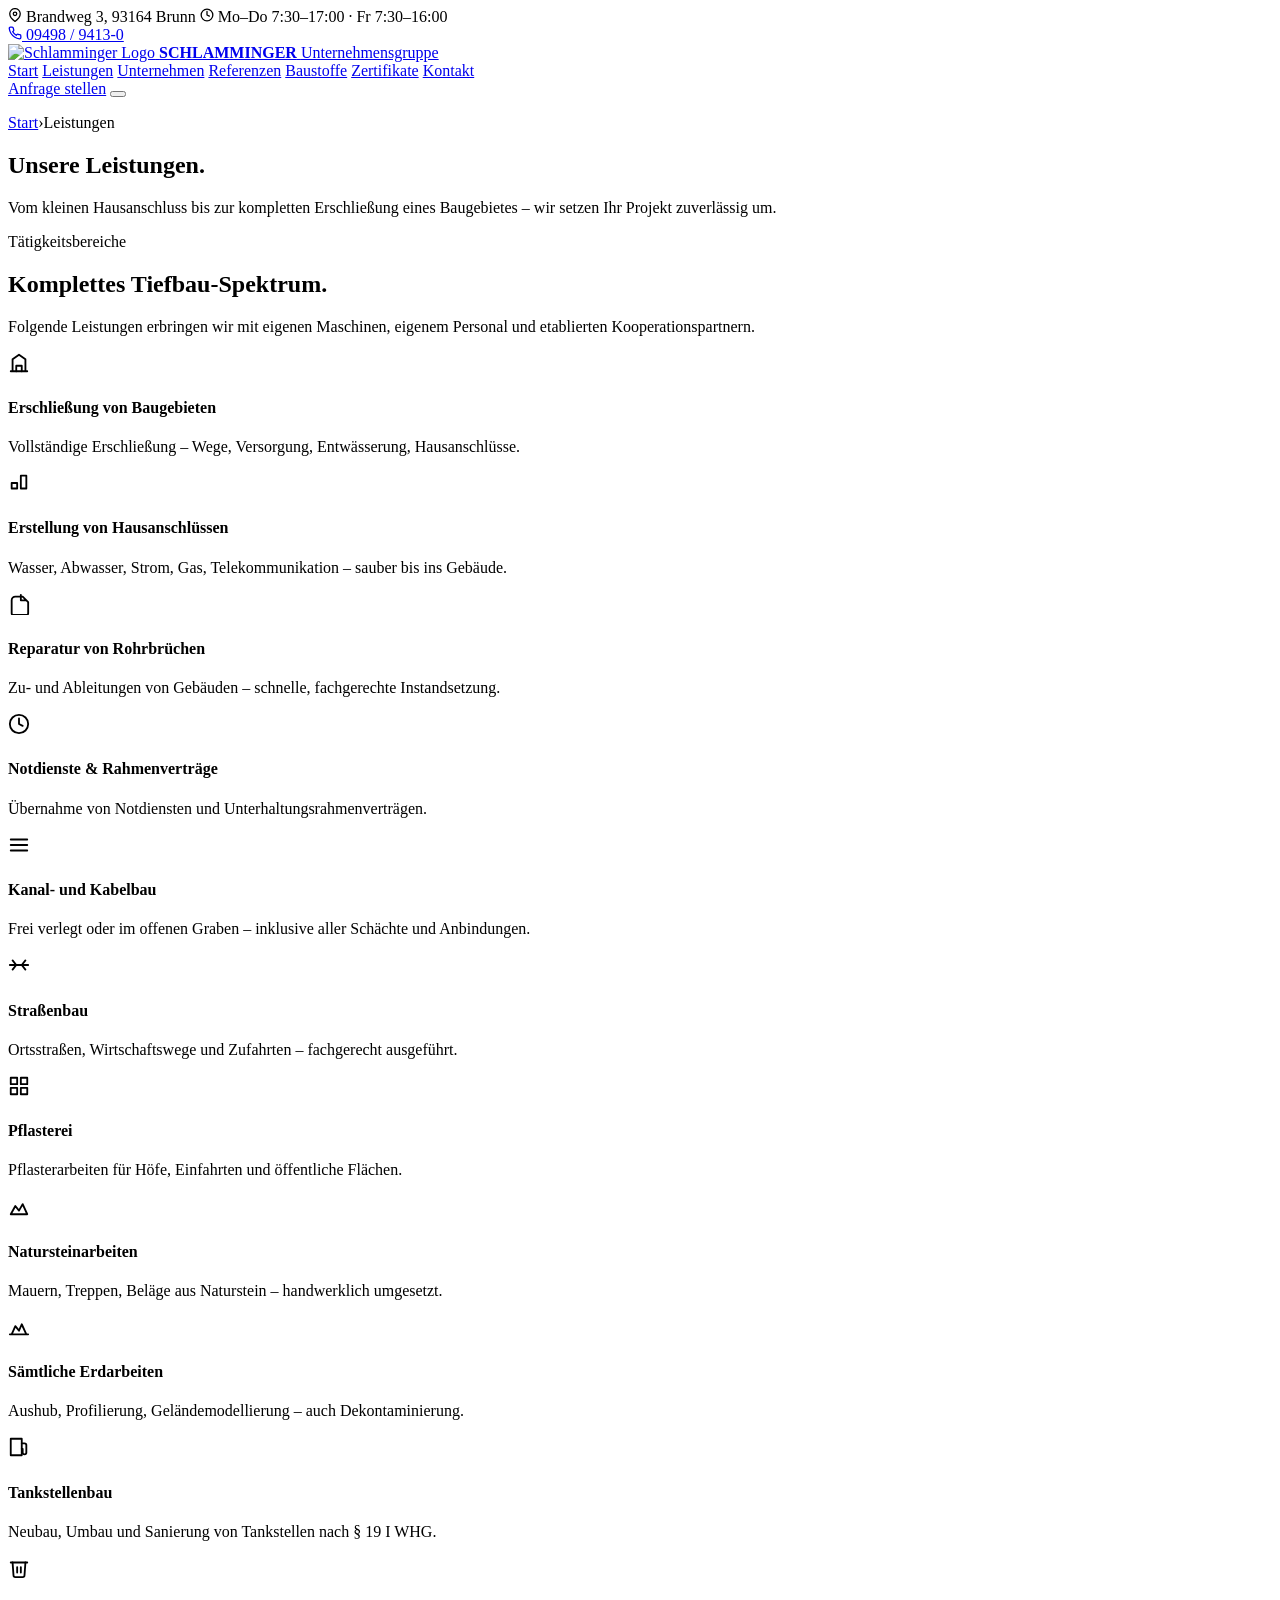
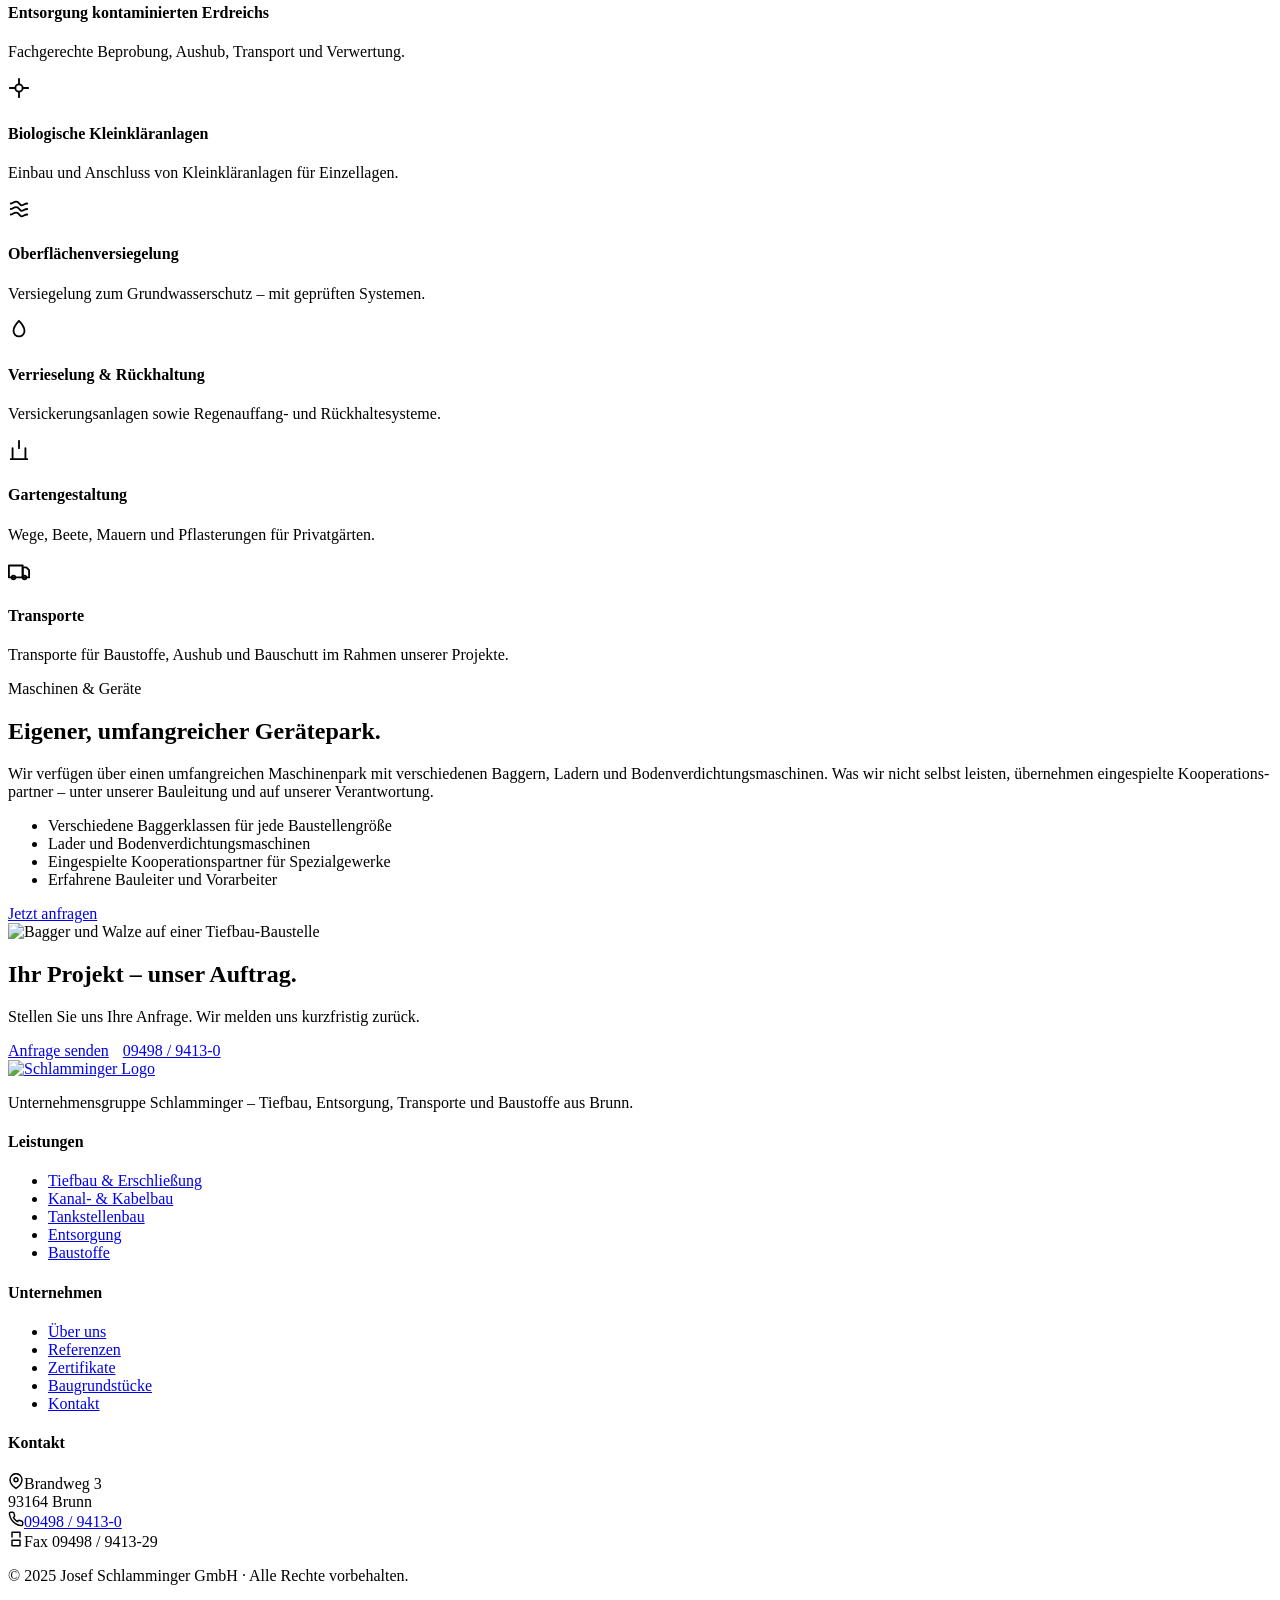
==== leistungen.html @ ba679d3d "Add files via upload" ====
<!DOCTYPE html>
<html lang="de">
<head>
  <meta charset="UTF-8" />
  <meta name="viewport" content="width=device-width, initial-scale=1.0" />
  <title>Leistungen – Schlamminger Tiefbau GmbH</title>
  <meta name="description" content="Unsere Leistungen: Tiefbau, Erschließung, Kanal- und Kabelbau, Hausanschlüsse, Tankstellenbau, Entsorgung, Pflasterei und Erdarbeiten." />
  <link rel="preconnect" href="https://fonts.googleapis.com" />
  <link rel="preconnect" href="https://fonts.gstatic.com" crossorigin />
  <link rel="stylesheet" href="https://fonts.googleapis.com/css2?family=Inter:wght@400;500;600;700;800&display=swap" />
  <link rel="stylesheet" href="assets/css/style.css" />
</head>
<body>
  <!-- Top utility bar -->
  <div class="topbar">
    <div class="container topbar-inner">
      <div class="topbar-group">
        <span class="topbar-item topbar-address">
          <svg width="14" height="14" viewBox="0 0 24 24" fill="none" stroke="currentColor" stroke-width="2.2" stroke-linecap="round" stroke-linejoin="round"><path d="M21 10c0 7-9 13-9 13s-9-6-9-13a9 9 0 0 1 18 0z"/><circle cx="12" cy="10" r="3"/></svg>
          Brandweg 3, 93164 Brunn
        </span>
        <span class="topbar-item topbar-hours">
          <svg width="14" height="14" viewBox="0 0 24 24" fill="none" stroke="currentColor" stroke-width="2.2" stroke-linecap="round" stroke-linejoin="round"><circle cx="12" cy="12" r="10"/><polyline points="12 6 12 12 16 14"/></svg>
          Mo–Do 7:30–17:00 · Fr 7:30–16:00
        </span>
      </div>
      <div class="topbar-group">
        <a class="topbar-item topbar-phone" href="tel:+49949894130">
          <svg width="14" height="14" viewBox="0 0 24 24" fill="none" stroke="currentColor" stroke-width="2.2" stroke-linecap="round" stroke-linejoin="round"><path d="M22 16.92v3a2 2 0 0 1-2.18 2 19.86 19.86 0 0 1-8.63-3.07 19.5 19.5 0 0 1-6-6 19.86 19.86 0 0 1-3.07-8.67A2 2 0 0 1 4.11 2h3a2 2 0 0 1 2 1.72 12.84 12.84 0 0 0 .7 2.81 2 2 0 0 1-.45 2.11L8.09 9.91a16 16 0 0 0 6 6l1.27-1.27a2 2 0 0 1 2.11-.45 12.84 12.84 0 0 0 2.81.7A2 2 0 0 1 22 16.92z"/></svg>
          09498 / 9413-0
        </a>
      </div>
    </div>
  </div>


  <header class="site-header">
    <div class="container header-inner">
      <a href="index.html" class="brand">
        <img src="assets/images/logo.jpeg" alt="Schlamminger Logo" />
        <span class="brand-text">
          <strong>SCHLAMMINGER</strong>
          <span>Unternehmensgruppe</span>
        </span>
      </a>
      <nav class="nav-main" aria-label="Hauptnavigation">
        <a href="index.html">Start</a>
        <a href="leistungen.html" class="is-active">Leistungen</a>
        <a href="unternehmen.html">Unternehmen</a>
        <a href="referenzen.html">Referenzen</a>
        <a href="baustoffe.html">Baustoffe</a>
        <a href="zertifikate.html">Zertifikate</a>
        <a href="kontakt.html">Kontakt</a>
      </nav>
      <div class="header-actions">
        <a class="btn btn-primary" href="kontakt.html">Anfrage stellen</a>
        <button class="nav-toggle" aria-label="Menü"><span></span><span></span><span></span></button>
      </div>
    </div>
  </header>

  <section class="page-hero">
    <div class="container">
      <p class="breadcrumb"><a href="index.html">Start</a><span>›</span>Leistungen</p>
      <h1>Unsere Leistungen.</h1>
      <p>Vom kleinen Hausanschluss bis zur kompletten Erschließung eines Baugebietes – wir setzen Ihr Projekt zuverlässig um.</p>
    </div>
  </section>

  <section>
    <div class="container">
      <div class="reveal">
        <span class="eyebrow">Tätigkeitsbereiche</span>
        <h2 class="section-title">Komplettes Tiefbau-Spektrum.</h2>
        <p class="section-lead">Folgende Leistungen erbringen wir mit eigenen Maschinen, eigenem Personal und etablierten Kooperations­partnern.</p>
      </div>

      <div class="service-tile-grid">
        <div class="service-tile reveal" id="tiefbau">
          <div class="service-tile-icon">
            <svg width="22" height="22" viewBox="0 0 24 24" fill="none" stroke="currentColor" stroke-width="2" stroke-linecap="round" stroke-linejoin="round"><path d="M3 21h18M5 21V8l7-5 7 5v13"/><path d="M9 21v-6h6v6"/></svg>
          </div>
          <div>
            <h4>Erschließung von Baugebieten</h4>
            <p>Vollständige Erschließung – Wege, Versorgung, Entwässerung, Hausanschlüsse.</p>
          </div>
        </div>

        <div class="service-tile reveal">
          <div class="service-tile-icon">
            <svg width="22" height="22" viewBox="0 0 24 24" fill="none" stroke="currentColor" stroke-width="2" stroke-linecap="round" stroke-linejoin="round"><path d="M4 12h6v6H4zM14 4h6v14h-6z"/></svg>
          </div>
          <div>
            <h4>Erstellung von Hausanschlüssen</h4>
            <p>Wasser, Abwasser, Strom, Gas, Telekommunikation – sauber bis ins Gebäude.</p>
          </div>
        </div>

        <div class="service-tile reveal">
          <div class="service-tile-icon">
            <svg width="22" height="22" viewBox="0 0 24 24" fill="none" stroke="currentColor" stroke-width="2" stroke-linecap="round" stroke-linejoin="round"><path d="M14 2v6h6M4 22V8a4 4 0 0 1 4-4h8l6 6v12a2 2 0 0 1-2 2H6a2 2 0 0 1-2-2z"/></svg>
          </div>
          <div>
            <h4>Reparatur von Rohrbrüchen</h4>
            <p>Zu- und Ableitungen von Gebäuden – schnelle, fachgerechte Instandsetzung.</p>
          </div>
        </div>

        <div class="service-tile reveal">
          <div class="service-tile-icon">
            <svg width="22" height="22" viewBox="0 0 24 24" fill="none" stroke="currentColor" stroke-width="2" stroke-linecap="round" stroke-linejoin="round"><circle cx="12" cy="12" r="10"/><path d="M12 6v6l4 2"/></svg>
          </div>
          <div>
            <h4>Notdienste &amp; Rahmenverträge</h4>
            <p>Übernahme von Notdiensten und Unterhaltungs­rahmenverträgen.</p>
          </div>
        </div>

        <div class="service-tile reveal" id="kanalbau">
          <div class="service-tile-icon">
            <svg width="22" height="22" viewBox="0 0 24 24" fill="none" stroke="currentColor" stroke-width="2" stroke-linecap="round" stroke-linejoin="round"><path d="M3 12h18M3 6h18M3 18h18"/></svg>
          </div>
          <div>
            <h4>Kanal- und Kabelbau</h4>
            <p>Frei verlegt oder im offenen Graben – inklusive aller Schächte und Anbindungen.</p>
          </div>
        </div>

        <div class="service-tile reveal">
          <div class="service-tile-icon">
            <svg width="22" height="22" viewBox="0 0 24 24" fill="none" stroke="currentColor" stroke-width="2" stroke-linecap="round" stroke-linejoin="round"><path d="M2 12h20M5 7l4 5-4 5M19 7l-4 5 4 5"/></svg>
          </div>
          <div>
            <h4>Straßenbau</h4>
            <p>Ortsstraßen, Wirtschafts­wege und Zufahrten – fachgerecht ausgeführt.</p>
          </div>
        </div>

        <div class="service-tile reveal">
          <div class="service-tile-icon">
            <svg width="22" height="22" viewBox="0 0 24 24" fill="none" stroke="currentColor" stroke-width="2" stroke-linecap="round" stroke-linejoin="round"><rect x="3" y="3" width="7" height="7"/><rect x="14" y="3" width="7" height="7"/><rect x="3" y="14" width="7" height="7"/><rect x="14" y="14" width="7" height="7"/></svg>
          </div>
          <div>
            <h4>Pflasterei</h4>
            <p>Pflasterarbeiten für Höfe, Einfahrten und öffentliche Flächen.</p>
          </div>
        </div>

        <div class="service-tile reveal">
          <div class="service-tile-icon">
            <svg width="22" height="22" viewBox="0 0 24 24" fill="none" stroke="currentColor" stroke-width="2" stroke-linecap="round" stroke-linejoin="round"><path d="M3 21l5-9 4 5 4-7 5 11z"/></svg>
          </div>
          <div>
            <h4>Natursteinarbeiten</h4>
            <p>Mauern, Treppen, Beläge aus Naturstein – handwerklich umgesetzt.</p>
          </div>
        </div>

        <div class="service-tile reveal" id="erdarbeiten">
          <div class="service-tile-icon">
            <svg width="22" height="22" viewBox="0 0 24 24" fill="none" stroke="currentColor" stroke-width="2" stroke-linecap="round" stroke-linejoin="round"><path d="M2 20h20M4 20l4-9 4 5 3-7 5 11"/></svg>
          </div>
          <div>
            <h4>Sämtliche Erdarbeiten</h4>
            <p>Aushub, Profilierung, Geländemodellierung – auch Dekontaminierung.</p>
          </div>
        </div>

        <div class="service-tile reveal" id="tankstellenbau">
          <div class="service-tile-icon">
            <svg width="22" height="22" viewBox="0 0 24 24" fill="none" stroke="currentColor" stroke-width="2" stroke-linecap="round" stroke-linejoin="round"><rect x="3" y="3" width="12" height="18"/><path d="M15 8h3a2 2 0 0 1 2 2v8a2 2 0 0 1-4 0v-4h-1"/></svg>
          </div>
          <div>
            <h4>Tankstellenbau</h4>
            <p>Neubau, Umbau und Sanierung von Tankstellen nach § 19 I WHG.</p>
          </div>
        </div>

        <div class="service-tile reveal" id="entsorgung">
          <div class="service-tile-icon">
            <svg width="22" height="22" viewBox="0 0 24 24" fill="none" stroke="currentColor" stroke-width="2" stroke-linecap="round" stroke-linejoin="round"><polyline points="3 6 5 6 21 6"/><path d="M19 6l-1 14a2 2 0 0 1-2 2H8a2 2 0 0 1-2-2L5 6"/><path d="M10 11v6M14 11v6"/></svg>
          </div>
          <div>
            <h4>Entsorgung kontaminierten Erdreichs</h4>
            <p>Fachgerechte Beprobung, Aushub, Transport und Verwertung.</p>
          </div>
        </div>

        <div class="service-tile reveal">
          <div class="service-tile-icon">
            <svg width="22" height="22" viewBox="0 0 24 24" fill="none" stroke="currentColor" stroke-width="2" stroke-linecap="round" stroke-linejoin="round"><path d="M12 2v6M12 22v-6M2 12h6M22 12h-6"/><circle cx="12" cy="12" r="4"/></svg>
          </div>
          <div>
            <h4>Biologische Kleinkläranlagen</h4>
            <p>Einbau und Anschluss von Kleinkläranlagen für Einzellagen.</p>
          </div>
        </div>

        <div class="service-tile reveal">
          <div class="service-tile-icon">
            <svg width="22" height="22" viewBox="0 0 24 24" fill="none" stroke="currentColor" stroke-width="2" stroke-linecap="round" stroke-linejoin="round"><path d="M3 12c2 0 3-2 6-2s4 4 6 4 3-2 6-2"/><path d="M3 18c2 0 3-2 6-2s4 4 6 4 3-2 6-2"/><path d="M3 6c2 0 3-2 6-2s4 4 6 4 3-2 6-2"/></svg>
          </div>
          <div>
            <h4>Oberflächen­versiegelung</h4>
            <p>Versiegelung zum Grundwasserschutz – mit geprüften Systemen.</p>
          </div>
        </div>

        <div class="service-tile reveal">
          <div class="service-tile-icon">
            <svg width="22" height="22" viewBox="0 0 24 24" fill="none" stroke="currentColor" stroke-width="2" stroke-linecap="round" stroke-linejoin="round"><path d="M12 2C8 6 6 9 6 13a6 6 0 0 0 12 0c0-4-2-7-6-11z"/></svg>
          </div>
          <div>
            <h4>Verrieselung &amp; Rückhaltung</h4>
            <p>Versickerungs­anlagen sowie Regenauffang- und Rückhaltesysteme.</p>
          </div>
        </div>

        <div class="service-tile reveal">
          <div class="service-tile-icon">
            <svg width="22" height="22" viewBox="0 0 24 24" fill="none" stroke="currentColor" stroke-width="2" stroke-linecap="round" stroke-linejoin="round"><path d="M12 2v8M5 22V10M19 22V10M3 22h18"/></svg>
          </div>
          <div>
            <h4>Gartengestaltung</h4>
            <p>Wege, Beete, Mauern und Pflasterungen für Privatgärten.</p>
          </div>
        </div>

        <div class="service-tile reveal">
          <div class="service-tile-icon">
            <svg width="22" height="22" viewBox="0 0 24 24" fill="none" stroke="currentColor" stroke-width="2" stroke-linecap="round" stroke-linejoin="round"><rect x="1" y="6" width="15" height="13"/><polygon points="16 8 20 8 23 11 23 19 16 19"/><circle cx="6" cy="19" r="2"/><circle cx="18" cy="19" r="2"/></svg>
          </div>
          <div>
            <h4>Transporte</h4>
            <p>Transporte für Baustoffe, Aushub und Bauschutt im Rahmen unserer Projekte.</p>
          </div>
        </div>
      </div>
    </div>
  </section>

  <section class="section--soft">
    <div class="container">
      <div class="split">
        <div class="split-content reveal">
          <span class="eyebrow">Maschinen &amp; Geräte</span>
          <h2>Eigener, umfangreicher Geräte­park.</h2>
          <p>Wir verfügen über einen umfangreichen Maschinenpark mit verschiedenen Baggern, Ladern und Bodenverdichtungs­maschinen. Was wir nicht selbst leisten, übernehmen eingespielte Kooperations­partner – unter unserer Bauleitung und auf unserer Verantwortung.</p>
          <ul class="feature-list">
            <li>Verschiedene Bagger­klassen für jede Baustellengröße</li>
            <li>Lader und Bodenverdichtungs­maschinen</li>
            <li>Eingespielte Kooperationspartner für Spezialgewerke</li>
            <li>Erfahrene Bauleiter und Vorarbeiter</li>
          </ul>
          <a class="btn btn-primary" href="kontakt.html">Jetzt anfragen</a>
        </div>
        <div class="split-image reveal">
          <img src="assets/images/strassenbau.png" alt="Bagger und Walze auf einer Tiefbau-Baustelle" />
        </div>
      </div>
    </div>
  </section>

  <section class="cta-banner">
    <div class="container">
      <div>
        <h2>Ihr Projekt – unser Auftrag.</h2>
        <p>Stellen Sie uns Ihre Anfrage. Wir melden uns kurzfristig zurück.</p>
      </div>
      <div style="display:flex; gap:14px; flex-wrap:wrap;">
        <a class="btn btn-primary" href="kontakt.html">Anfrage senden</a>
        <a class="btn btn-outline" href="tel:+49949894130">09498 / 9413-0</a>
      </div>
    </div>
  </section>

  <footer class="site-footer">
    <div class="container">
      <div class="footer-grid">
        <div class="footer-about">
          <a href="index.html" class="brand"><img src="assets/images/logo.jpeg" alt="Schlamminger Logo" /></a>
          <p>Unternehmensgruppe Schlamminger – Tiefbau, Entsorgung, Transporte und Baustoffe aus Brunn.</p>
        </div>
        <div>
          <h4>Leistungen</h4>
          <ul>
            <li><a href="leistungen.html#tiefbau">Tiefbau &amp; Erschließung</a></li>
            <li><a href="leistungen.html#kanalbau">Kanal- &amp; Kabelbau</a></li>
            <li><a href="leistungen.html#tankstellenbau">Tankstellenbau</a></li>
            <li><a href="leistungen.html#entsorgung">Entsorgung</a></li>
            <li><a href="baustoffe.html">Baustoffe</a></li>
          </ul>
        </div>
        <div>
          <h4>Unternehmen</h4>
          <ul>
            <li><a href="unternehmen.html">Über uns</a></li>
            <li><a href="referenzen.html">Referenzen</a></li>
            <li><a href="zertifikate.html">Zertifikate</a></li>
            <li><a href="baugrundstuecke.html">Baugrundstücke</a></li>
            <li><a href="kontakt.html">Kontakt</a></li>
          </ul>
        </div>
        <div>
          <h4>Kontakt</h4>
          <div class="footer-contact-item"><svg width="16" height="16" viewBox="0 0 24 24" fill="none" stroke="currentColor" stroke-width="2.2" stroke-linecap="round" stroke-linejoin="round"><path d="M21 10c0 7-9 13-9 13s-9-6-9-13a9 9 0 0 1 18 0z"/><circle cx="12" cy="10" r="3"/></svg><span>Brandweg 3<br />93164 Brunn</span></div>
          <div class="footer-contact-item"><svg width="16" height="16" viewBox="0 0 24 24" fill="none" stroke="currentColor" stroke-width="2.2" stroke-linecap="round" stroke-linejoin="round"><path d="M22 16.92v3a2 2 0 0 1-2.18 2 19.86 19.86 0 0 1-8.63-3.07 19.5 19.5 0 0 1-6-6 19.86 19.86 0 0 1-3.07-8.67A2 2 0 0 1 4.11 2h3a2 2 0 0 1 2 1.72 12.84 12.84 0 0 0 .7 2.81 2 2 0 0 1-.45 2.11L8.09 9.91a16 16 0 0 0 6 6l1.27-1.27a2 2 0 0 1 2.11-.45 12.84 12.84 0 0 0 2.81.7A2 2 0 0 1 22 16.92z"/></svg><a href="tel:+49949894130">09498 / 9413-0</a></div>
          <div class="footer-contact-item"><svg width="16" height="16" viewBox="0 0 24 24" fill="none" stroke="currentColor" stroke-width="2.2" stroke-linecap="round" stroke-linejoin="round"><polyline points="6 9 6 2 18 2 18 9"/><rect x="6" y="14" width="12" height="8"/></svg><span>Fax 09498 / 9413-29</span></div>
        </div>
      </div>
      <div class="footer-bottom">
        <p>© <span data-year>2025</span> Josef Schlamminger GmbH · Alle Rechte vorbehalten.</p>
        <div class="footer-bottom-links">
          <a href="impressum.html">Impressum</a>
          <a href="datenschutz.html">Datenschutz</a>
          <a href="agb.html">AGB</a>
        </div>
      </div>
    </div>
  </footer>

  <script src="assets/js/main.js" defer></script>
</body>
</html>
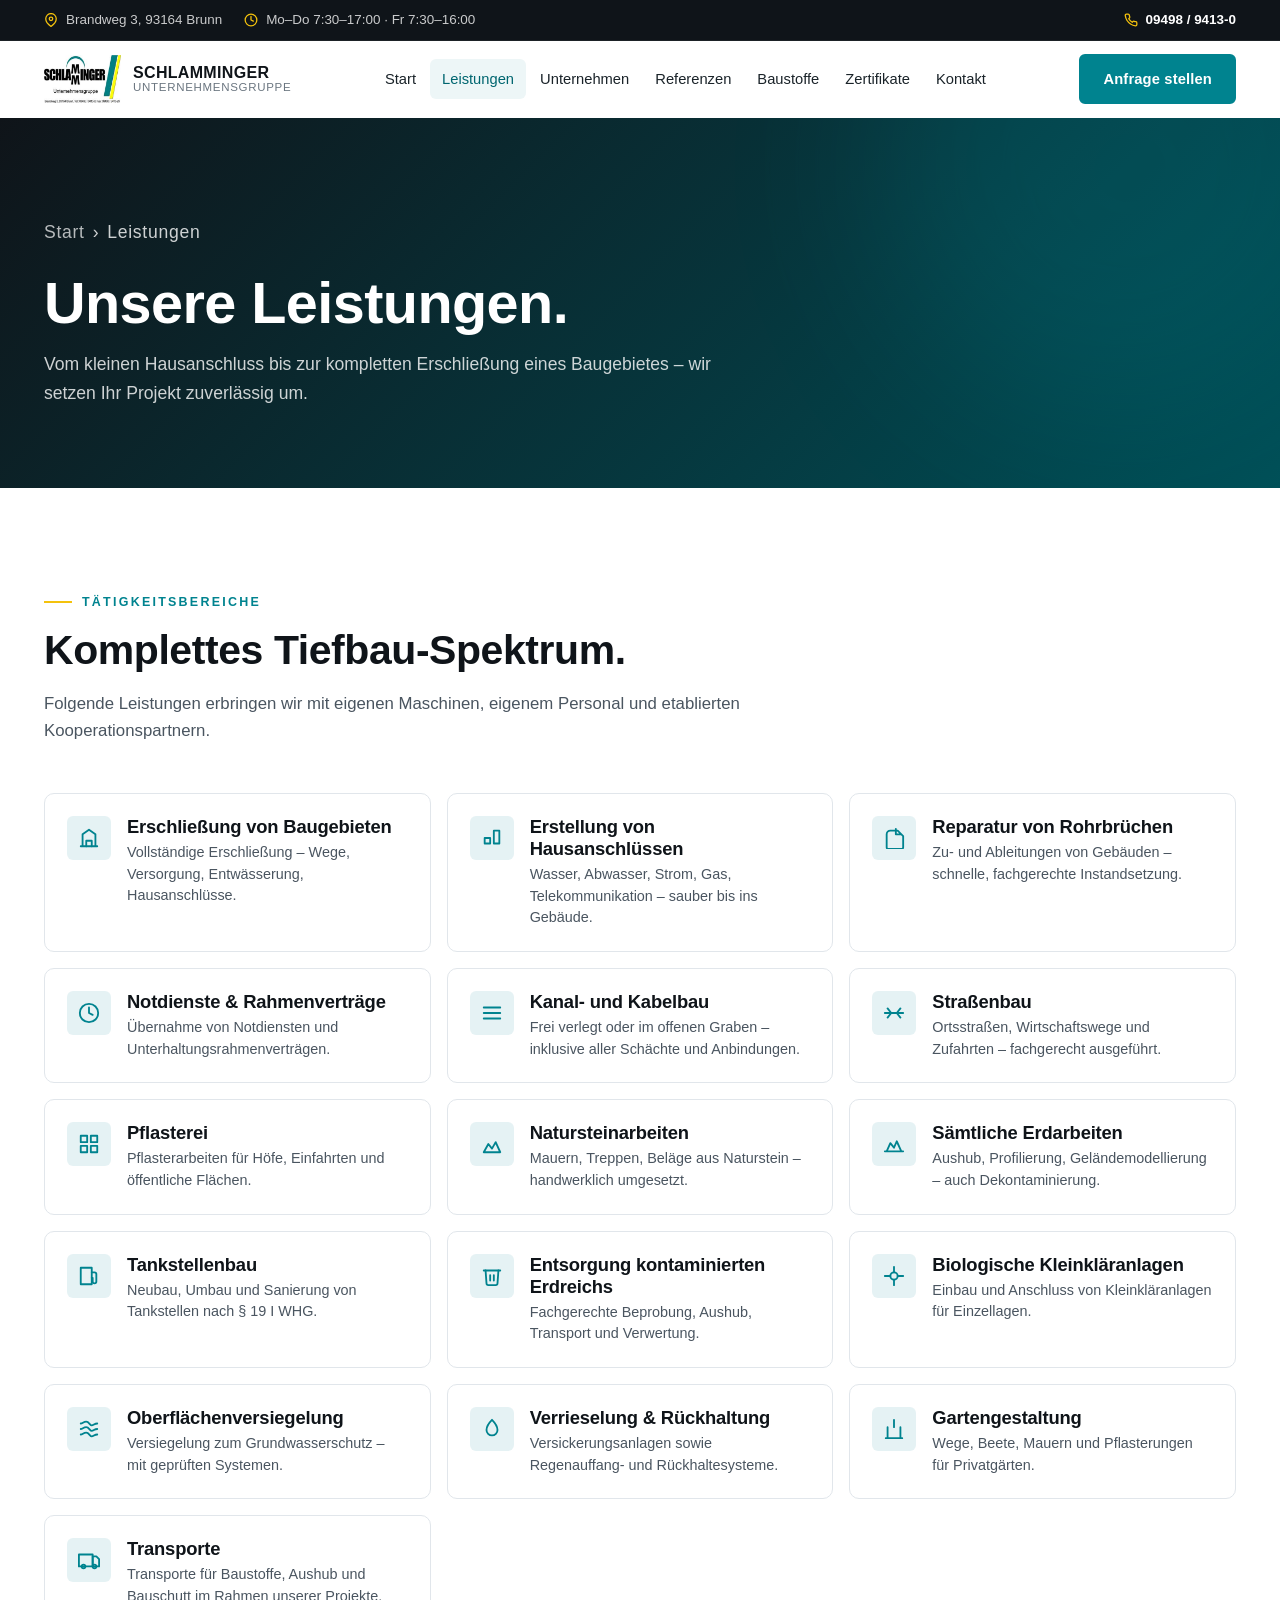
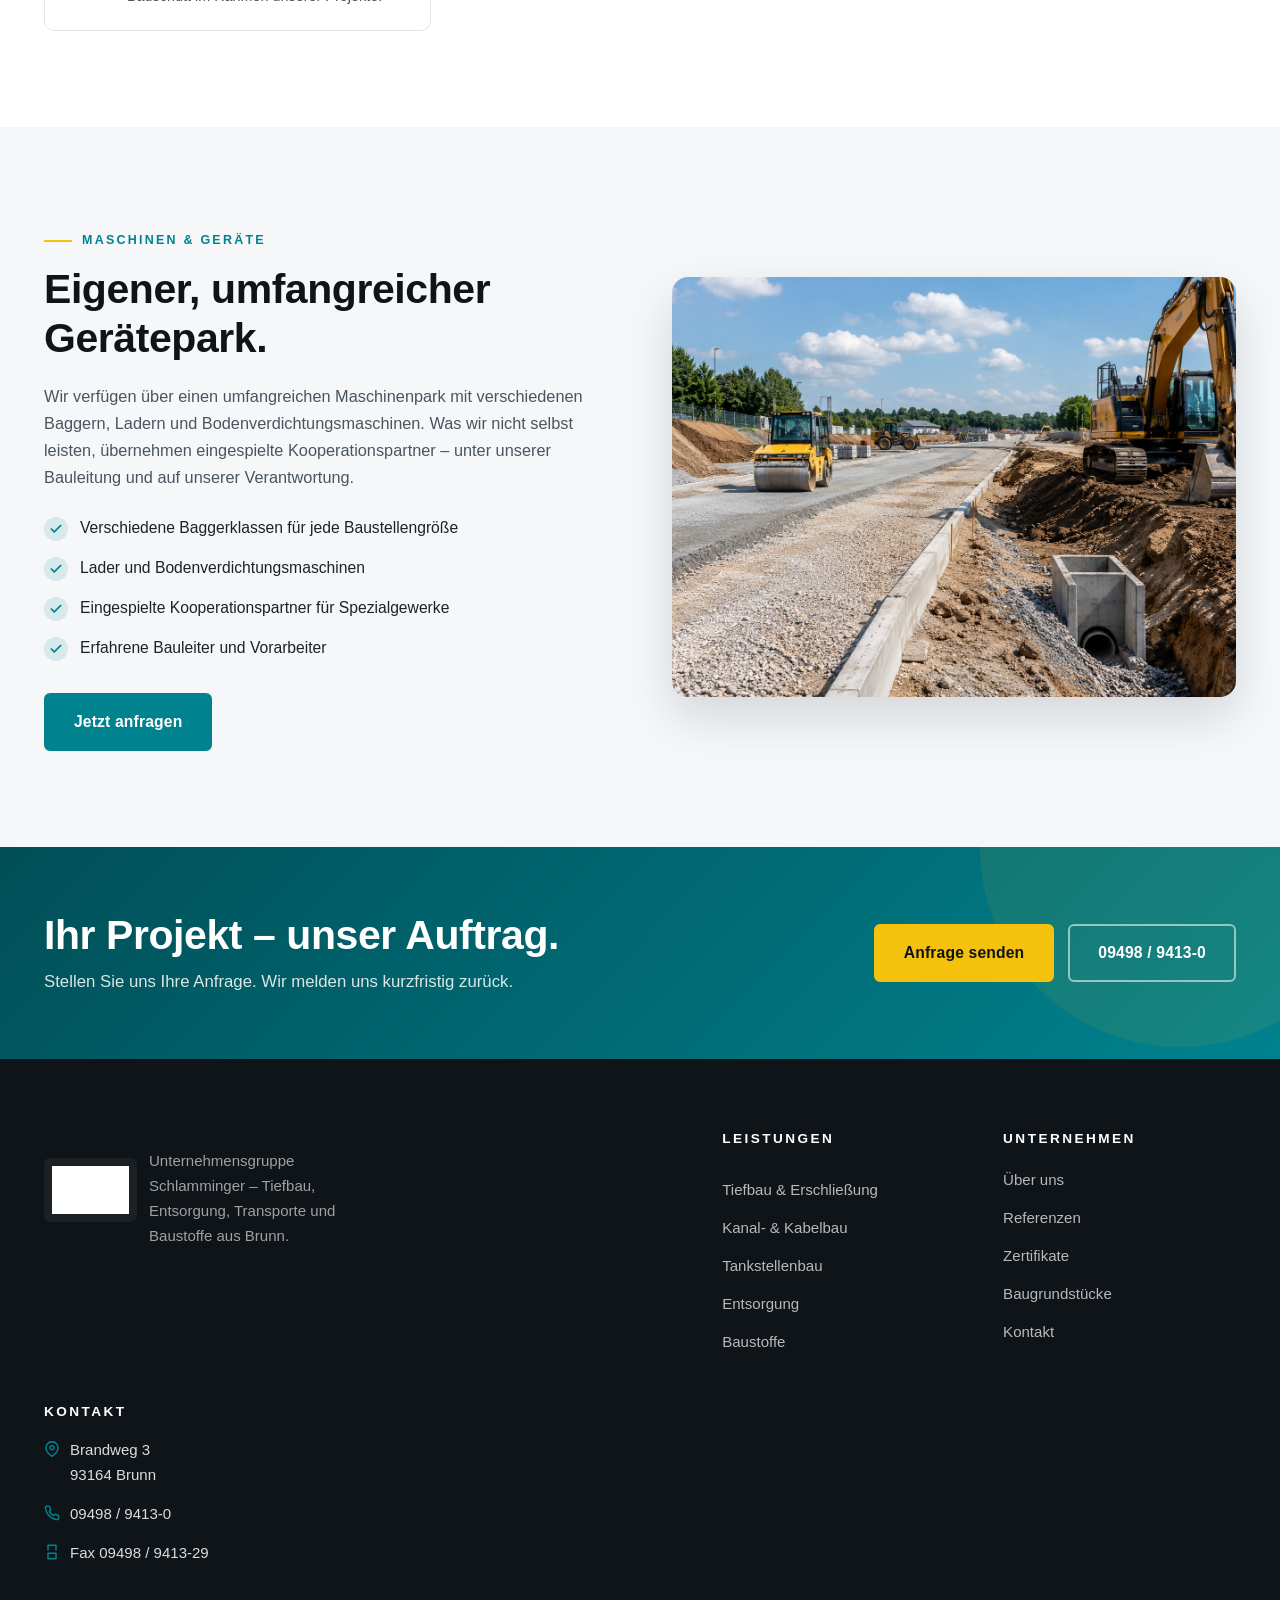
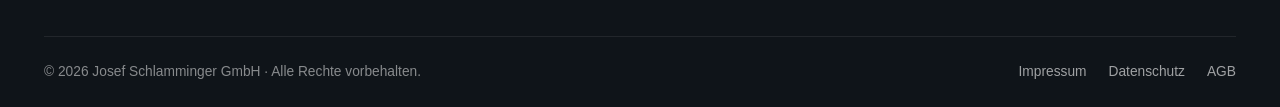
==== commit 40cbf504: "Update leistungen.html" ====
--- a/leistungen.html
+++ b/leistungen.html
@@ -8,7 +8,7 @@
   <link rel="preconnect" href="https://fonts.googleapis.com" />
   <link rel="preconnect" href="https://fonts.gstatic.com" crossorigin />
   <link rel="stylesheet" href="https://fonts.googleapis.com/css2?family=Inter:wght@400;500;600;700;800&display=swap" />
-  <link rel="stylesheet" href="assets/css/style.css" />
+  <link rel="stylesheet" href="style.css" />
 </head>
 <body>
   <!-- Top utility bar -->
@@ -37,7 +37,7 @@
   <header class="site-header">
     <div class="container header-inner">
       <a href="index.html" class="brand">
-        <img src="assets/images/logo.jpeg" alt="Schlamminger Logo" />
+        <img src="logo.jpeg"  alt="Schlamminger Logo" />
         <span class="brand-text">
           <strong>SCHLAMMINGER</strong>
           <span>Unternehmensgruppe</span>
@@ -255,7 +255,7 @@
           <a class="btn btn-primary" href="kontakt.html">Jetzt anfragen</a>
         </div>
         <div class="split-image reveal">
-          <img src="assets/images/strassenbau.png" alt="Bagger und Walze auf einer Tiefbau-Baustelle" />
+          <img src="strassenbau.png" alt="Bagger und Walze auf einer Tiefbau-Baustelle" />
         </div>
       </div>
     </div>
@@ -278,7 +278,7 @@
     <div class="container">
       <div class="footer-grid">
         <div class="footer-about">
-          <a href="index.html" class="brand"><img src="assets/images/logo.jpeg" alt="Schlamminger Logo" /></a>
+          <a href="index.html" class="brand"><img src="logo.jpeg" alt="Schlamminger Logo" />
           <p>Unternehmensgruppe Schlamminger – Tiefbau, Entsorgung, Transporte und Baustoffe aus Brunn.</p>
         </div>
         <div>
@@ -319,6 +319,6 @@
     </div>
   </footer>
 
-  <script src="assets/js/main.js" defer></script>
+  <script src="main.js" defer></script>
 </body>
 </html>
--- a/style.css
+++ b/style.css
@@ -0,0 +1,1286 @@
+/* =========================================================
+   Schlamminger Unternehmensgruppe – Stylesheet
+   Farben am Logo orientiert: Petrol/Türkis, Gelb, Anthrazit
+   ========================================================= */
+
+:root {
+  --color-primary: #00838f;
+  --color-primary-dark: #006670;
+  --color-primary-darker: #004f57;
+  --color-accent: #f4c20d;
+  --color-accent-dark: #d9a900;
+  --color-text: #1a2329;
+  --color-text-soft: #4a5560;
+  --color-muted: #6b7680;
+  --color-bg: #ffffff;
+  --color-bg-soft: #f5f7f9;
+  --color-bg-section: #eef2f4;
+  --color-border: #e1e6eb;
+  --color-dark: #0f1419;
+  --color-dark-soft: #1c2329;
+
+  --shadow-sm: 0 2px 6px rgba(15, 20, 25, 0.06);
+  --shadow-md: 0 8px 24px rgba(15, 20, 25, 0.08);
+  --shadow-lg: 0 20px 48px rgba(15, 20, 25, 0.14);
+
+  --radius-sm: 6px;
+  --radius-md: 10px;
+  --radius-lg: 16px;
+
+  --container: 1240px;
+  --header-height: 84px;
+
+  --font-sans: "Inter", "Segoe UI", -apple-system, BlinkMacSystemFont, "Helvetica Neue", Arial, sans-serif;
+  --font-display: "Inter", "Segoe UI", -apple-system, BlinkMacSystemFont, "Helvetica Neue", Arial, sans-serif;
+
+  --transition: 0.25s ease;
+}
+
+/* Reset --------------------------------------------------- */
+*, *::before, *::after { box-sizing: border-box; }
+* { margin: 0; padding: 0; }
+
+html { scroll-behavior: smooth; -webkit-text-size-adjust: 100%; }
+body {
+  font-family: var(--font-sans);
+  font-size: 17px;
+  line-height: 1.65;
+  color: var(--color-text);
+  background-color: var(--color-bg);
+  -webkit-font-smoothing: antialiased;
+  -moz-osx-font-smoothing: grayscale;
+}
+
+img, svg { max-width: 100%; display: block; }
+a { color: var(--color-primary); text-decoration: none; transition: color var(--transition); }
+a:hover { color: var(--color-primary-dark); }
+
+ul { list-style: none; }
+
+/* Typography --------------------------------------------- */
+h1, h2, h3, h4, h5 {
+  font-family: var(--font-display);
+  color: var(--color-dark);
+  font-weight: 700;
+  line-height: 1.2;
+  letter-spacing: -0.01em;
+}
+
+h1 { font-size: clamp(2.2rem, 4.6vw, 3.6rem); font-weight: 800; }
+h2 { font-size: clamp(1.8rem, 3.2vw, 2.6rem); font-weight: 700; }
+h3 { font-size: clamp(1.3rem, 2vw, 1.6rem); }
+h4 { font-size: 1.15rem; }
+
+p { color: var(--color-text-soft); }
+
+.eyebrow {
+  display: inline-flex;
+  align-items: center;
+  gap: 10px;
+  font-size: 0.78rem;
+  font-weight: 700;
+  letter-spacing: 0.18em;
+  text-transform: uppercase;
+  color: var(--color-primary);
+  margin-bottom: 14px;
+}
+.eyebrow::before {
+  content: "";
+  width: 28px;
+  height: 2px;
+  background: var(--color-accent);
+}
+
+.section-title {
+  margin-bottom: 14px;
+}
+.section-lead {
+  max-width: 720px;
+  color: var(--color-text-soft);
+  font-size: 1.05rem;
+  margin-bottom: 48px;
+}
+
+/* Layout --------------------------------------------- */
+.container {
+  width: 100%;
+  max-width: var(--container);
+  margin: 0 auto;
+  padding: 0 24px;
+}
+
+section { padding: 96px 0; }
+.section--soft { background-color: var(--color-bg-soft); }
+.section--dark { background-color: var(--color-dark); color: #d8dde2; }
+.section--dark h2, .section--dark h3 { color: #ffffff; }
+
+/* Buttons --------------------------------------------- */
+.btn {
+  display: inline-flex;
+  align-items: center;
+  justify-content: center;
+  gap: 10px;
+  padding: 14px 28px;
+  border-radius: var(--radius-sm);
+  font-weight: 600;
+  font-size: 0.98rem;
+  letter-spacing: 0.01em;
+  border: 2px solid transparent;
+  cursor: pointer;
+  transition: transform var(--transition), background-color var(--transition), color var(--transition), border-color var(--transition), box-shadow var(--transition);
+  text-decoration: none;
+  white-space: nowrap;
+}
+.btn:hover { transform: translateY(-1px); }
+
+.btn-primary {
+  background: var(--color-primary);
+  color: #ffffff;
+  border-color: var(--color-primary);
+}
+.btn-primary:hover {
+  background: var(--color-primary-dark);
+  border-color: var(--color-primary-dark);
+  color: #ffffff;
+  box-shadow: 0 8px 20px rgba(0, 131, 143, 0.35);
+}
+
+.btn-outline {
+  background: transparent;
+  color: #ffffff;
+  border-color: rgba(255, 255, 255, 0.55);
+}
+.btn-outline:hover {
+  background: #ffffff;
+  color: var(--color-primary-dark);
+  border-color: #ffffff;
+}
+
+.btn-ghost {
+  background: transparent;
+  color: var(--color-primary);
+  border-color: var(--color-primary);
+}
+.btn-ghost:hover {
+  background: var(--color-primary);
+  color: #ffffff;
+}
+
+.btn-arrow::after {
+  content: "→";
+  transition: transform var(--transition);
+}
+.btn-arrow:hover::after { transform: translateX(4px); }
+
+/* Topbar (Info-Leiste über dem Header) ------------------ */
+.topbar {
+  background: var(--color-dark);
+  color: rgba(255, 255, 255, 0.78);
+  font-size: 0.84rem;
+  border-bottom: 1px solid rgba(255, 255, 255, 0.06);
+}
+.topbar-inner {
+  display: flex;
+  align-items: center;
+  justify-content: space-between;
+  min-height: 40px;
+  gap: 16px;
+  flex-wrap: wrap;
+}
+.topbar-group {
+  display: flex;
+  align-items: center;
+  gap: 22px;
+  flex-wrap: wrap;
+}
+.topbar-item {
+  display: inline-flex;
+  align-items: center;
+  gap: 8px;
+  color: rgba(255, 255, 255, 0.78);
+  text-decoration: none;
+  font-size: 0.84rem;
+}
+.topbar-item svg { color: var(--color-accent); flex-shrink: 0; }
+.topbar-item:hover { color: #ffffff; }
+.topbar-phone {
+  font-weight: 600;
+  color: #ffffff;
+}
+.topbar-phone:hover { color: var(--color-accent); }
+
+/* Header ----------------------------------------------- */
+.site-header {
+  position: sticky;
+  top: 0;
+  z-index: 100;
+  background: rgba(255, 255, 255, 0.96);
+  backdrop-filter: saturate(180%) blur(10px);
+  -webkit-backdrop-filter: saturate(180%) blur(10px);
+  border-bottom: 1px solid transparent;
+  transition: box-shadow var(--transition), border-color var(--transition);
+}
+.site-header.is-scrolled {
+  box-shadow: var(--shadow-sm);
+  border-bottom-color: var(--color-border);
+}
+
+.header-inner {
+  display: flex;
+  align-items: center;
+  justify-content: space-between;
+  min-height: 76px;
+  gap: 16px;
+}
+
+.brand {
+  display: flex;
+  align-items: center;
+  gap: 12px;
+  text-decoration: none;
+  flex-shrink: 0;
+  min-width: 0;
+}
+.brand img {
+  height: 48px;
+  width: auto;
+  flex-shrink: 0;
+}
+.brand-text {
+  display: flex;
+  flex-direction: column;
+  line-height: 1.1;
+  min-width: 0;
+}
+.brand-text strong {
+  font-size: 1rem;
+  color: var(--color-dark);
+  font-weight: 800;
+  letter-spacing: 0.02em;
+  white-space: nowrap;
+}
+.brand-text span {
+  font-size: 0.72rem;
+  color: var(--color-muted);
+  letter-spacing: 0.06em;
+  text-transform: uppercase;
+  white-space: nowrap;
+}
+
+.nav-main {
+  display: flex;
+  align-items: center;
+  gap: 2px;
+}
+.nav-main a {
+  display: inline-block;
+  padding: 8px 12px;
+  font-size: 0.92rem;
+  font-weight: 500;
+  color: var(--color-text);
+  border-radius: var(--radius-sm);
+  transition: color var(--transition), background-color var(--transition);
+  white-space: nowrap;
+}
+.nav-main a:hover, .nav-main a.is-active {
+  color: var(--color-primary-dark);
+  background: rgba(0, 131, 143, 0.07);
+}
+
+.header-actions {
+  display: flex;
+  align-items: center;
+  gap: 12px;
+  flex-shrink: 0;
+}
+.header-actions .btn {
+  padding: 11px 22px;
+  font-size: 0.92rem;
+}
+
+.header-phone {
+  display: none;
+}
+
+.nav-toggle {
+  display: none;
+  width: 44px;
+  height: 44px;
+  background: transparent;
+  border: 1px solid var(--color-border);
+  border-radius: var(--radius-sm);
+  cursor: pointer;
+  position: relative;
+}
+.nav-toggle span {
+  position: absolute;
+  left: 11px;
+  right: 11px;
+  height: 2px;
+  background: var(--color-dark);
+  transition: transform var(--transition), opacity var(--transition), top var(--transition);
+}
+.nav-toggle span:nth-child(1) { top: 14px; }
+.nav-toggle span:nth-child(2) { top: 21px; }
+.nav-toggle span:nth-child(3) { top: 28px; }
+.nav-toggle.is-open span:nth-child(1) { top: 21px; transform: rotate(45deg); }
+.nav-toggle.is-open span:nth-child(2) { opacity: 0; }
+.nav-toggle.is-open span:nth-child(3) { top: 21px; transform: rotate(-45deg); }
+
+/* Hero ------------------------------------------------- */
+.hero {
+  position: relative;
+  min-height: 88vh;
+  display: flex;
+  align-items: center;
+  color: #ffffff;
+  background: #0f1419;
+  overflow: hidden;
+}
+.hero-bg {
+  position: absolute;
+  inset: 0;
+  background-size: cover;
+  background-position: center;
+  filter: brightness(0.85);
+  z-index: 0;
+}
+.hero-overlay {
+  position: absolute;
+  inset: 0;
+  background: linear-gradient(120deg, rgba(0, 80, 90, 0.85) 0%, rgba(15, 20, 25, 0.7) 50%, rgba(15, 20, 25, 0.55) 100%);
+  z-index: 1;
+}
+.hero .container {
+  position: relative;
+  z-index: 2;
+  padding-top: 60px;
+  padding-bottom: 60px;
+}
+.hero-content {
+  max-width: 780px;
+}
+.hero-eyebrow {
+  display: inline-flex;
+  align-items: center;
+  gap: 10px;
+  font-size: 0.82rem;
+  font-weight: 700;
+  letter-spacing: 0.2em;
+  text-transform: uppercase;
+  color: var(--color-accent);
+  margin-bottom: 24px;
+}
+.hero-eyebrow::before {
+  content: "";
+  width: 36px;
+  height: 2px;
+  background: var(--color-accent);
+}
+.hero h1 {
+  color: #ffffff;
+  margin-bottom: 24px;
+}
+.hero h1 .accent {
+  color: var(--color-accent);
+}
+.hero-text {
+  font-size: 1.15rem;
+  color: rgba(255, 255, 255, 0.86);
+  margin-bottom: 36px;
+  max-width: 600px;
+}
+.hero-actions {
+  display: flex;
+  gap: 16px;
+  flex-wrap: wrap;
+}
+.hero-meta {
+  position: absolute;
+  bottom: 30px;
+  right: 24px;
+  z-index: 2;
+  font-size: 0.82rem;
+  color: rgba(255, 255, 255, 0.5);
+  letter-spacing: 0.08em;
+  text-transform: uppercase;
+}
+
+/* Trust bar -------------------------------------------- */
+.trustbar {
+  background: var(--color-bg);
+  border-bottom: 1px solid var(--color-border);
+  padding: 28px 0;
+}
+.trust-grid {
+  display: grid;
+  grid-template-columns: repeat(4, 1fr);
+  gap: 24px;
+}
+.trust-item {
+  display: flex;
+  align-items: center;
+  gap: 14px;
+}
+.trust-icon {
+  flex-shrink: 0;
+  width: 44px;
+  height: 44px;
+  border-radius: 50%;
+  display: grid;
+  place-items: center;
+  background: rgba(0, 131, 143, 0.1);
+  color: var(--color-primary);
+}
+.trust-text strong {
+  display: block;
+  font-size: 0.96rem;
+  color: var(--color-dark);
+  font-weight: 600;
+}
+.trust-text span {
+  font-size: 0.85rem;
+  color: var(--color-muted);
+}
+
+/* Service Cards ---------------------------------------- */
+.services-grid {
+  display: grid;
+  grid-template-columns: repeat(3, 1fr);
+  gap: 24px;
+}
+.service-card {
+  background: #ffffff;
+  border: 1px solid var(--color-border);
+  border-radius: var(--radius-lg);
+  overflow: hidden;
+  transition: transform var(--transition), box-shadow var(--transition), border-color var(--transition);
+  display: flex;
+  flex-direction: column;
+}
+.service-card:hover {
+  transform: translateY(-4px);
+  box-shadow: var(--shadow-lg);
+  border-color: transparent;
+}
+.service-card-image {
+  height: 180px;
+  background-size: cover;
+  background-position: center;
+  position: relative;
+}
+.service-card-image::after {
+  content: "";
+  position: absolute;
+  inset: 0;
+  background: linear-gradient(180deg, transparent 50%, rgba(15, 20, 25, 0.45) 100%);
+}
+.service-card-body {
+  padding: 28px;
+  flex: 1;
+  display: flex;
+  flex-direction: column;
+}
+.service-card h3 {
+  font-size: 1.25rem;
+  margin-bottom: 12px;
+}
+.service-card p {
+  font-size: 0.96rem;
+  margin-bottom: 20px;
+  flex: 1;
+}
+.service-card .card-link {
+  display: inline-flex;
+  align-items: center;
+  gap: 8px;
+  font-weight: 600;
+  font-size: 0.94rem;
+  color: var(--color-primary);
+  margin-top: auto;
+}
+.service-card .card-link::after {
+  content: "→";
+  transition: transform var(--transition);
+}
+.service-card:hover .card-link::after { transform: translateX(4px); }
+
+/* Compact service list */
+.service-tile-grid {
+  display: grid;
+  grid-template-columns: repeat(3, 1fr);
+  gap: 16px;
+}
+.service-tile {
+  background: #ffffff;
+  border: 1px solid var(--color-border);
+  border-radius: var(--radius-md);
+  padding: 22px;
+  display: flex;
+  align-items: flex-start;
+  gap: 16px;
+  transition: transform var(--transition), box-shadow var(--transition), border-color var(--transition);
+}
+.service-tile:hover {
+  transform: translateY(-2px);
+  box-shadow: var(--shadow-md);
+  border-color: var(--color-primary);
+}
+.service-tile-icon {
+  flex-shrink: 0;
+  width: 44px;
+  height: 44px;
+  border-radius: var(--radius-sm);
+  background: rgba(0, 131, 143, 0.1);
+  color: var(--color-primary);
+  display: grid;
+  place-items: center;
+}
+.service-tile h4 {
+  margin-bottom: 4px;
+  color: var(--color-dark);
+}
+.service-tile p {
+  font-size: 0.9rem;
+  margin: 0;
+  line-height: 1.5;
+}
+
+/* Group / Companies ------------------------------------ */
+.group-grid {
+  display: grid;
+  grid-template-columns: repeat(3, 1fr);
+  gap: 20px;
+}
+.group-card {
+  background: #ffffff;
+  border: 1px solid var(--color-border);
+  border-left: 3px solid var(--color-primary);
+  padding: 32px 28px;
+  border-radius: var(--radius-md);
+  transition: transform var(--transition), box-shadow var(--transition);
+}
+.group-card:hover {
+  transform: translateY(-3px);
+  box-shadow: var(--shadow-md);
+}
+.group-card .number {
+  font-family: var(--font-display);
+  color: var(--color-accent);
+  font-weight: 800;
+  font-size: 0.85rem;
+  letter-spacing: 0.1em;
+  margin-bottom: 10px;
+}
+.group-card h3 {
+  margin-bottom: 12px;
+  font-size: 1.2rem;
+}
+.group-card p {
+  font-size: 0.95rem;
+  margin: 0;
+}
+
+/* About / Image-Text Split ----------------------------- */
+.split {
+  display: grid;
+  grid-template-columns: 1fr 1fr;
+  gap: 64px;
+  align-items: center;
+}
+.split-image {
+  position: relative;
+  border-radius: var(--radius-lg);
+  overflow: hidden;
+  box-shadow: var(--shadow-lg);
+}
+.split-image img {
+  width: 100%;
+  height: 100%;
+  min-height: 420px;
+  object-fit: cover;
+}
+.split-image .badge-floating {
+  position: absolute;
+  bottom: 20px;
+  left: 20px;
+  background: var(--color-primary);
+  color: #ffffff;
+  padding: 16px 22px;
+  border-radius: var(--radius-md);
+  font-weight: 700;
+  font-size: 0.88rem;
+  box-shadow: var(--shadow-md);
+  letter-spacing: 0.04em;
+  text-transform: uppercase;
+}
+.split-image .badge-floating strong {
+  display: block;
+  font-size: 1.6rem;
+  letter-spacing: 0;
+  text-transform: none;
+  font-weight: 800;
+  margin-bottom: 2px;
+}
+
+.split-content h2 { margin-bottom: 20px; }
+.split-content p { margin-bottom: 20px; font-size: 1.02rem; }
+
+.feature-list {
+  margin: 24px 0 32px;
+  display: grid;
+  gap: 14px;
+}
+.feature-list li {
+  display: flex;
+  align-items: flex-start;
+  gap: 12px;
+  font-size: 0.98rem;
+  color: var(--color-text);
+}
+.feature-list li::before {
+  content: "";
+  flex-shrink: 0;
+  width: 24px;
+  height: 24px;
+  border-radius: 50%;
+  background: rgba(0, 131, 143, 0.12);
+  background-image: url("data:image/svg+xml,%3Csvg xmlns='http://www.w3.org/2000/svg' viewBox='0 0 24 24' fill='none' stroke='%2300838f' stroke-width='3' stroke-linecap='round' stroke-linejoin='round'%3E%3Cpolyline points='20 6 9 17 4 12'/%3E%3C/svg%3E");
+  background-size: 14px;
+  background-position: center;
+  background-repeat: no-repeat;
+  margin-top: 2px;
+}
+
+/* Certificates ----------------------------------------- */
+.cert-grid {
+  display: grid;
+  grid-template-columns: repeat(3, 1fr);
+  gap: 24px;
+}
+.cert-card {
+  background: #ffffff;
+  border-radius: var(--radius-lg);
+  border: 1px solid var(--color-border);
+  padding: 36px 28px;
+  text-align: center;
+  transition: transform var(--transition), box-shadow var(--transition);
+}
+.cert-card:hover {
+  transform: translateY(-3px);
+  box-shadow: var(--shadow-md);
+}
+.cert-seal {
+  margin: 0 auto 20px;
+  width: 96px;
+  height: 96px;
+  border-radius: 50%;
+  background: linear-gradient(135deg, var(--color-primary) 0%, var(--color-primary-dark) 100%);
+  color: #ffffff;
+  display: grid;
+  place-items: center;
+  font-weight: 800;
+  font-size: 0.78rem;
+  letter-spacing: 0.05em;
+  text-align: center;
+  line-height: 1.2;
+  position: relative;
+  box-shadow: 0 8px 20px rgba(0, 131, 143, 0.25);
+}
+.cert-seal::before {
+  content: "";
+  position: absolute;
+  inset: -6px;
+  border-radius: 50%;
+  border: 2px dashed rgba(0, 131, 143, 0.3);
+}
+.cert-seal-accent {
+  background: linear-gradient(135deg, var(--color-accent) 0%, var(--color-accent-dark) 100%);
+  color: var(--color-dark);
+  box-shadow: 0 8px 20px rgba(244, 194, 13, 0.3);
+}
+.cert-seal-accent::before { border-color: rgba(244, 194, 13, 0.4); }
+
+.cert-card h3 {
+  font-size: 1.1rem;
+  margin-bottom: 10px;
+}
+.cert-card p {
+  font-size: 0.92rem;
+  margin: 0;
+}
+
+/* Reference list ---------------------------------------- */
+.ref-tabs {
+  display: flex;
+  gap: 8px;
+  margin-bottom: 32px;
+  flex-wrap: wrap;
+}
+.ref-tabs button {
+  padding: 10px 18px;
+  border-radius: 100px;
+  border: 1px solid var(--color-border);
+  background: #ffffff;
+  color: var(--color-text);
+  font-weight: 500;
+  font-size: 0.92rem;
+  cursor: pointer;
+  transition: all var(--transition);
+}
+.ref-tabs button.is-active,
+.ref-tabs button:hover {
+  background: var(--color-primary);
+  color: #ffffff;
+  border-color: var(--color-primary);
+}
+
+.ref-grid {
+  display: grid;
+  grid-template-columns: repeat(2, 1fr);
+  gap: 20px;
+}
+.ref-block {
+  background: #ffffff;
+  border: 1px solid var(--color-border);
+  border-radius: var(--radius-md);
+  padding: 28px;
+  transition: border-color var(--transition), box-shadow var(--transition);
+}
+.ref-block:hover {
+  border-color: var(--color-primary);
+  box-shadow: var(--shadow-sm);
+}
+.ref-block h4 {
+  display: flex;
+  align-items: center;
+  gap: 10px;
+  font-size: 1.05rem;
+  margin-bottom: 16px;
+  padding-bottom: 12px;
+  border-bottom: 1px solid var(--color-border);
+}
+.ref-block h4::before {
+  content: "";
+  width: 8px;
+  height: 8px;
+  background: var(--color-accent);
+  border-radius: 50%;
+}
+.ref-block ul {
+  display: flex;
+  flex-wrap: wrap;
+  gap: 8px;
+}
+.ref-block li {
+  background: var(--color-bg-soft);
+  padding: 6px 12px;
+  border-radius: var(--radius-sm);
+  font-size: 0.88rem;
+  color: var(--color-text);
+}
+
+/* CTA banner ------------------------------------------- */
+.cta-banner {
+  background: linear-gradient(135deg, var(--color-primary-darker) 0%, var(--color-primary) 100%);
+  color: #ffffff;
+  padding: 64px 0;
+  position: relative;
+  overflow: hidden;
+}
+.cta-banner::before {
+  content: "";
+  position: absolute;
+  width: 400px;
+  height: 400px;
+  background: var(--color-accent);
+  opacity: 0.08;
+  border-radius: 50%;
+  top: -200px;
+  right: -100px;
+}
+.cta-banner .container {
+  position: relative;
+  z-index: 1;
+  display: flex;
+  align-items: center;
+  justify-content: space-between;
+  gap: 32px;
+  flex-wrap: wrap;
+}
+.cta-banner h2 {
+  color: #ffffff;
+  margin-bottom: 8px;
+}
+.cta-banner p {
+  color: rgba(255, 255, 255, 0.85);
+  font-size: 1.05rem;
+  margin: 0;
+}
+.cta-banner .btn-primary {
+  background: var(--color-accent);
+  border-color: var(--color-accent);
+  color: var(--color-dark);
+}
+.cta-banner .btn-primary:hover {
+  background: var(--color-accent-dark);
+  border-color: var(--color-accent-dark);
+  box-shadow: 0 8px 20px rgba(244, 194, 13, 0.4);
+}
+
+/* Contact section -------------------------------------- */
+.contact-grid {
+  display: grid;
+  grid-template-columns: 1.2fr 1fr;
+  gap: 56px;
+  align-items: start;
+}
+.contact-form {
+  background: #ffffff;
+  border-radius: var(--radius-lg);
+  border: 1px solid var(--color-border);
+  padding: 40px;
+  box-shadow: var(--shadow-md);
+}
+.contact-form h3 { margin-bottom: 8px; }
+.contact-form .form-lead {
+  font-size: 0.96rem;
+  margin-bottom: 28px;
+}
+.form-row {
+  display: grid;
+  grid-template-columns: 1fr 1fr;
+  gap: 16px;
+}
+.form-group {
+  margin-bottom: 18px;
+}
+.form-group label {
+  display: block;
+  font-size: 0.88rem;
+  font-weight: 600;
+  color: var(--color-dark);
+  margin-bottom: 6px;
+}
+.form-group label .required { color: var(--color-primary); }
+
+.form-group input,
+.form-group select,
+.form-group textarea {
+  width: 100%;
+  padding: 12px 14px;
+  font-family: inherit;
+  font-size: 0.96rem;
+  color: var(--color-text);
+  background: var(--color-bg-soft);
+  border: 1px solid var(--color-border);
+  border-radius: var(--radius-sm);
+  transition: border-color var(--transition), background var(--transition), box-shadow var(--transition);
+}
+.form-group input:focus,
+.form-group select:focus,
+.form-group textarea:focus {
+  outline: none;
+  border-color: var(--color-primary);
+  background: #ffffff;
+  box-shadow: 0 0 0 3px rgba(0, 131, 143, 0.12);
+}
+.form-group textarea { resize: vertical; min-height: 130px; }
+
+.form-group input[type="file"] {
+  padding: 10px;
+  background: #ffffff;
+  cursor: pointer;
+}
+
+.form-checkbox {
+  display: flex;
+  align-items: flex-start;
+  gap: 10px;
+  font-size: 0.88rem;
+  color: var(--color-text-soft);
+  margin-bottom: 24px;
+}
+.form-checkbox input { margin-top: 4px; }
+
+.contact-info {
+  display: flex;
+  flex-direction: column;
+  gap: 18px;
+}
+.contact-card {
+  background: #ffffff;
+  border: 1px solid var(--color-border);
+  padding: 24px;
+  border-radius: var(--radius-md);
+  display: flex;
+  align-items: flex-start;
+  gap: 16px;
+}
+.contact-card-icon {
+  flex-shrink: 0;
+  width: 44px;
+  height: 44px;
+  border-radius: var(--radius-sm);
+  background: rgba(0, 131, 143, 0.1);
+  color: var(--color-primary);
+  display: grid;
+  place-items: center;
+}
+.contact-card strong {
+  display: block;
+  font-size: 0.85rem;
+  color: var(--color-muted);
+  font-weight: 600;
+  margin-bottom: 4px;
+  letter-spacing: 0.06em;
+  text-transform: uppercase;
+}
+.contact-card span,
+.contact-card a {
+  font-size: 1.02rem;
+  color: var(--color-dark);
+  font-weight: 500;
+}
+.contact-card a:hover { color: var(--color-primary); }
+
+.opening-hours {
+  background: var(--color-dark);
+  color: #ffffff;
+  padding: 28px;
+  border-radius: var(--radius-md);
+}
+.opening-hours h4 {
+  color: var(--color-accent);
+  font-size: 0.78rem;
+  letter-spacing: 0.18em;
+  text-transform: uppercase;
+  margin-bottom: 16px;
+  font-weight: 700;
+}
+.opening-hours-row {
+  display: flex;
+  justify-content: space-between;
+  padding: 8px 0;
+  border-bottom: 1px solid rgba(255, 255, 255, 0.08);
+  font-size: 0.96rem;
+}
+.opening-hours-row:last-child { border-bottom: none; }
+.opening-hours-row span:first-child { color: rgba(255, 255, 255, 0.7); }
+
+/* Footer ----------------------------------------------- */
+.site-footer {
+  background: var(--color-dark);
+  color: rgba(255, 255, 255, 0.7);
+  padding-top: 72px;
+}
+.footer-grid {
+  display: grid;
+  grid-template-columns: 1.5fr 1fr 1fr 1fr;
+  gap: 48px;
+  padding-bottom: 56px;
+}
+.site-footer h4 {
+  color: #ffffff;
+  font-size: 0.85rem;
+  letter-spacing: 0.18em;
+  text-transform: uppercase;
+  margin-bottom: 18px;
+  font-weight: 700;
+}
+.site-footer .brand img {
+  height: 64px;
+  filter: brightness(0) invert(1);
+  background: rgba(255, 255, 255, 0.05);
+  padding: 8px;
+  border-radius: var(--radius-sm);
+}
+.footer-about p {
+  color: rgba(255, 255, 255, 0.6);
+  font-size: 0.94rem;
+  margin-top: 18px;
+  max-width: 320px;
+}
+.site-footer ul { display: flex; flex-direction: column; gap: 10px; }
+.site-footer a {
+  color: rgba(255, 255, 255, 0.7);
+  font-size: 0.94rem;
+}
+.site-footer a:hover { color: var(--color-accent); }
+
+.footer-contact-item {
+  display: flex;
+  align-items: flex-start;
+  gap: 10px;
+  margin-bottom: 14px;
+  font-size: 0.94rem;
+}
+.footer-contact-item svg {
+  flex-shrink: 0;
+  color: var(--color-primary);
+  margin-top: 3px;
+}
+.footer-contact-item span,
+.footer-contact-item a {
+  color: rgba(255, 255, 255, 0.85);
+}
+
+.footer-bottom {
+  padding: 24px 0;
+  border-top: 1px solid rgba(255, 255, 255, 0.08);
+  display: flex;
+  justify-content: space-between;
+  align-items: center;
+  flex-wrap: wrap;
+  gap: 12px;
+  font-size: 0.86rem;
+}
+.footer-bottom p { color: rgba(255, 255, 255, 0.5); margin: 0; }
+.footer-bottom-links { display: flex; gap: 22px; }
+.footer-bottom-links a { color: rgba(255, 255, 255, 0.6); font-size: 0.86rem; }
+.footer-bottom-links a:hover { color: var(--color-accent); }
+
+/* Page hero (smaller hero for sub pages) --------------- */
+.page-hero {
+  background: linear-gradient(135deg, var(--color-dark) 0%, var(--color-primary-darker) 100%);
+  color: #ffffff;
+  padding: 100px 0 80px;
+  position: relative;
+  overflow: hidden;
+}
+.page-hero::before {
+  content: "";
+  position: absolute;
+  width: 500px;
+  height: 500px;
+  border-radius: 50%;
+  background: var(--color-primary);
+  opacity: 0.2;
+  filter: blur(80px);
+  top: -200px;
+  right: -100px;
+}
+.page-hero .container { position: relative; z-index: 1; }
+.page-hero h1 {
+  color: #ffffff;
+  margin-bottom: 12px;
+  max-width: 800px;
+}
+.page-hero p {
+  color: rgba(255, 255, 255, 0.8);
+  font-size: 1.1rem;
+  max-width: 700px;
+}
+.breadcrumb {
+  font-size: 0.86rem;
+  color: rgba(255, 255, 255, 0.6);
+  margin-bottom: 22px;
+  letter-spacing: 0.04em;
+}
+.breadcrumb a { color: rgba(255, 255, 255, 0.7); }
+.breadcrumb a:hover { color: var(--color-accent); }
+.breadcrumb span { margin: 0 8px; }
+
+/* Legal / Long content --------------------------------- */
+.content-prose {
+  max-width: 820px;
+  margin: 0 auto;
+}
+.content-prose h2 { margin-top: 40px; margin-bottom: 16px; font-size: 1.6rem; }
+.content-prose h3 { margin-top: 28px; margin-bottom: 10px; font-size: 1.2rem; }
+.content-prose p { margin-bottom: 16px; line-height: 1.8; }
+.content-prose ul, .content-prose ol {
+  margin: 0 0 18px 24px;
+  list-style-type: disc;
+}
+.content-prose li { margin-bottom: 8px; color: var(--color-text-soft); }
+.content-prose strong { color: var(--color-dark); }
+.content-prose a { font-weight: 500; }
+
+.info-box {
+  background: var(--color-bg-soft);
+  border-left: 3px solid var(--color-primary);
+  padding: 24px 28px;
+  border-radius: var(--radius-sm);
+  margin: 24px 0;
+}
+.info-box p:last-child { margin-bottom: 0; }
+
+/* Materials list --------------------------------------- */
+.materials-grid {
+  display: grid;
+  grid-template-columns: repeat(2, 1fr);
+  gap: 16px;
+}
+.material-item {
+  background: #ffffff;
+  border: 1px solid var(--color-border);
+  padding: 18px 22px;
+  border-radius: var(--radius-md);
+  display: flex;
+  align-items: center;
+  gap: 14px;
+  transition: border-color var(--transition), background var(--transition);
+}
+.material-item:hover {
+  border-color: var(--color-primary);
+  background: var(--color-bg-soft);
+}
+.material-item .dot {
+  width: 8px;
+  height: 8px;
+  border-radius: 50%;
+  background: var(--color-primary);
+  flex-shrink: 0;
+}
+
+/* Stats ------------------------------------------------- */
+.stats {
+  display: grid;
+  grid-template-columns: repeat(3, 1fr);
+  gap: 24px;
+  margin-top: 56px;
+  padding-top: 48px;
+  border-top: 1px solid var(--color-border);
+}
+.stat {
+  text-align: center;
+}
+.stat-number {
+  font-size: 2.8rem;
+  font-weight: 800;
+  color: var(--color-primary);
+  line-height: 1;
+  margin-bottom: 8px;
+  font-family: var(--font-display);
+}
+.stat-label {
+  font-size: 0.92rem;
+  color: var(--color-muted);
+  letter-spacing: 0.04em;
+  text-transform: uppercase;
+  font-weight: 600;
+}
+
+/* Animations ------------------------------------------- */
+.reveal {
+  opacity: 0;
+  transform: translateY(20px);
+  transition: opacity 0.7s ease, transform 0.7s ease;
+}
+.reveal.is-visible {
+  opacity: 1;
+  transform: translateY(0);
+}
+
+/* Responsive ------------------------------------------- */
+
+/* Größere Tablets / kleinere Desktops:
+   Brand-Untertitel ausblenden, Nav etwas enger */
+@media (max-width: 1199px) {
+  .brand-text span { display: none; }
+  .nav-main a { padding: 8px 10px; font-size: 0.88rem; }
+}
+
+/* Klassische Tablets: Mobile-Nav übernimmt komplett,
+   Burger-Button erscheint, große Buttons werden ggf. ausgeblendet */
+@media (max-width: 1099px) {
+  .services-grid { grid-template-columns: repeat(2, 1fr); }
+  .service-tile-grid { grid-template-columns: repeat(2, 1fr); }
+  .group-grid { grid-template-columns: repeat(2, 1fr); }
+  .cert-grid { grid-template-columns: repeat(2, 1fr); }
+  .ref-grid { grid-template-columns: 1fr; }
+  .footer-grid { grid-template-columns: 1.5fr 1fr 1fr; }
+  .footer-grid > div:first-child { grid-column: span 3; }
+  .trust-grid { grid-template-columns: repeat(2, 1fr); }
+  .split { grid-template-columns: 1fr; gap: 40px; }
+  .split-image img { min-height: 320px; }
+  .contact-grid { grid-template-columns: 1fr; gap: 40px; }
+
+  .nav-toggle { display: block; }
+  .header-inner { min-height: 70px; }
+  .nav-main {
+    position: fixed;
+    top: 70px;
+    left: 0;
+    right: 0;
+    background: #ffffff;
+    flex-direction: column;
+    align-items: stretch;
+    padding: 14px;
+    gap: 0;
+    box-shadow: var(--shadow-lg);
+    transform: translateY(-110%);
+    opacity: 0;
+    pointer-events: none;
+    transition: transform 0.3s ease, opacity 0.3s ease;
+    max-height: calc(100vh - 70px);
+    overflow-y: auto;
+    z-index: 90;
+  }
+  .nav-main.is-open {
+    transform: translateY(0);
+    opacity: 1;
+    pointer-events: auto;
+  }
+  .nav-main a {
+    padding: 14px 16px;
+    border-radius: var(--radius-sm);
+    font-size: 1rem;
+    border-bottom: 1px solid var(--color-border);
+  }
+  .nav-main a:last-child { border-bottom: none; }
+}
+
+/* Smartphones / Topbar reduzieren */
+@media (max-width: 760px) {
+  section { padding: 64px 0; }
+
+  .topbar { font-size: 0.78rem; }
+  .topbar-inner { gap: 8px; min-height: 36px; padding: 6px 0; }
+  .topbar-group { gap: 14px; }
+  .topbar-hours { display: none; }
+  .topbar-address { display: none; }
+  .topbar-inner { justify-content: center; }
+
+  .header-actions .btn { display: none; }
+  .brand-text { display: none; }
+  .brand img { height: 44px; }
+
+  .hero { min-height: 78vh; }
+  .hero-actions .btn { width: 100%; }
+
+  .services-grid,
+  .service-tile-grid,
+  .group-grid,
+  .cert-grid,
+  .materials-grid,
+  .ref-grid,
+  .stats { grid-template-columns: 1fr; }
+
+  .form-row { grid-template-columns: 1fr; }
+
+  .footer-grid {
+    grid-template-columns: 1fr;
+    gap: 32px;
+  }
+  .footer-grid > div:first-child { grid-column: auto; }
+
+  .contact-form { padding: 28px 22px; }
+
+  .footer-bottom {
+    flex-direction: column;
+    align-items: flex-start;
+  }
+
+  .cta-banner {
+    text-align: center;
+  }
+  .cta-banner .container { justify-content: center; }
+}
+
+/* Print ------------------------------------------------ */
+@media print {
+  .site-header, .site-footer, .nav-main, .hero-actions, .cta-banner { display: none; }
+  body { color: #000; background: #fff; }
+}
